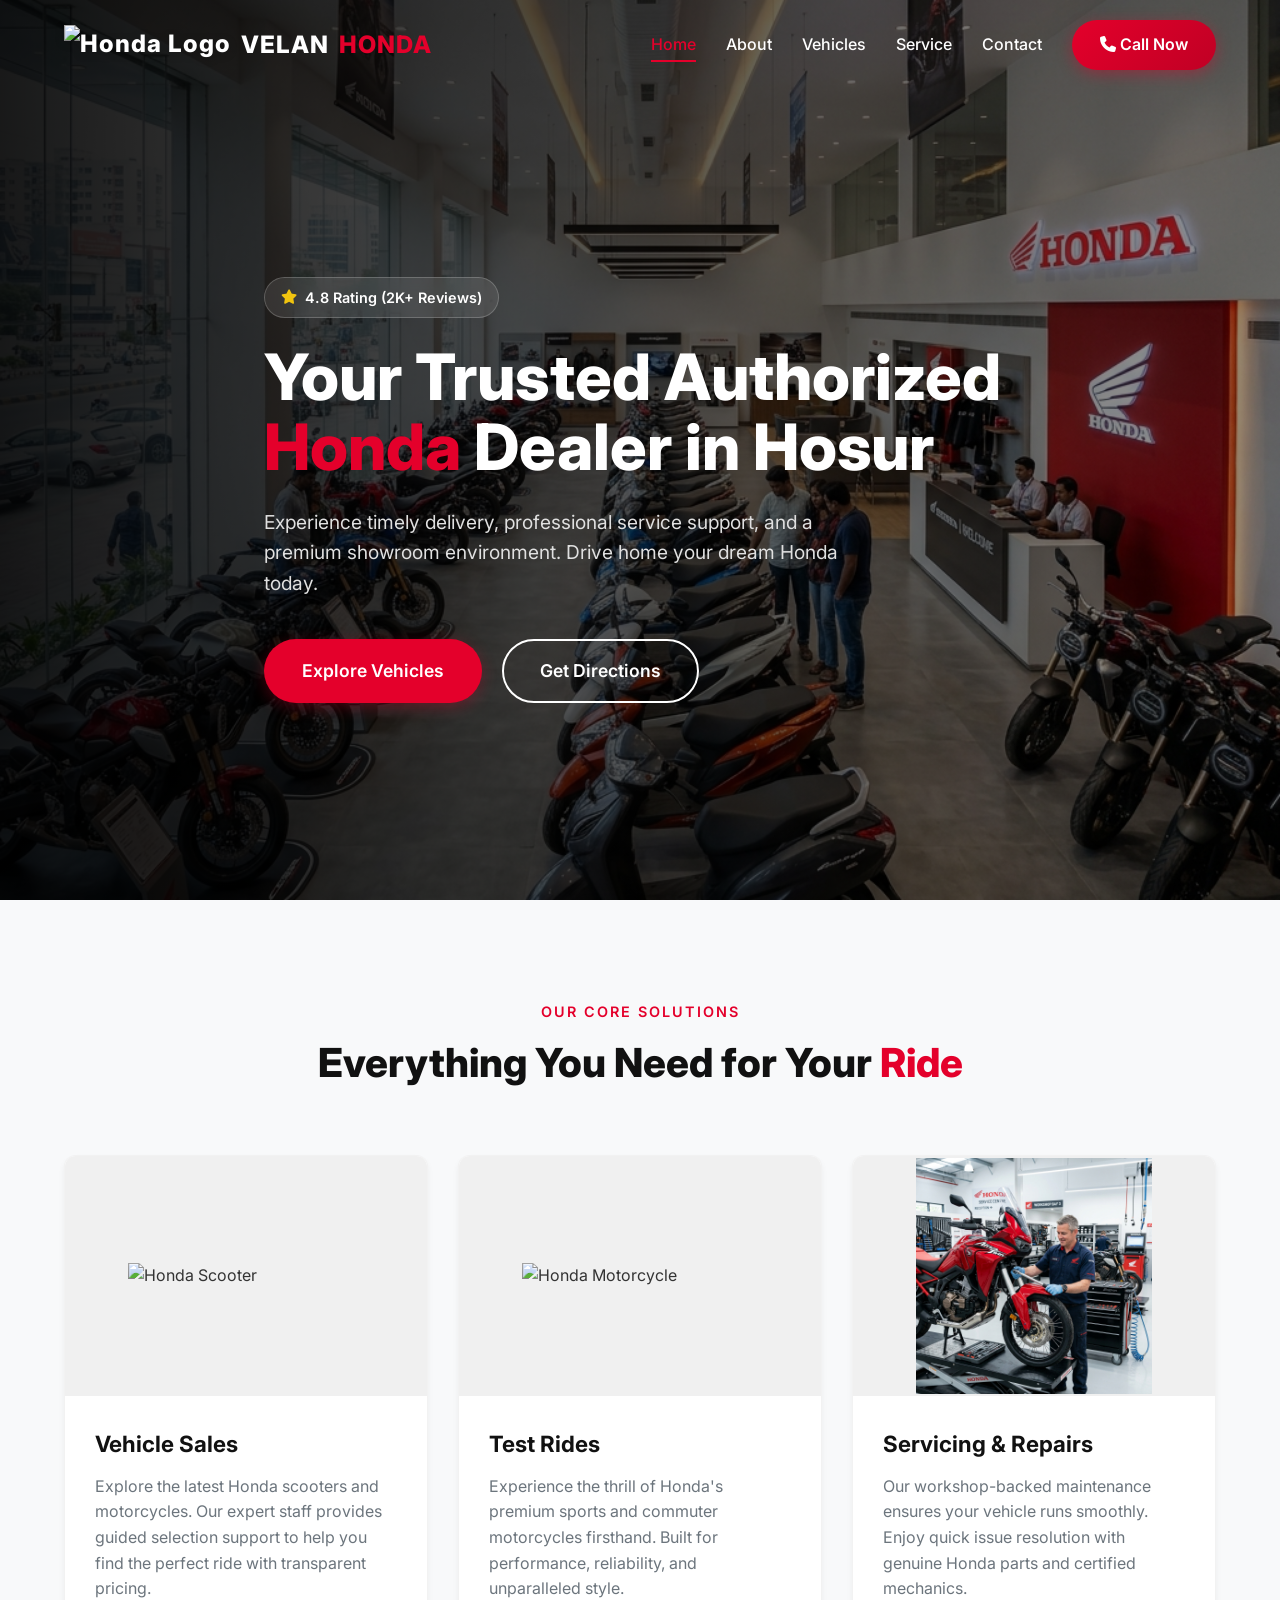
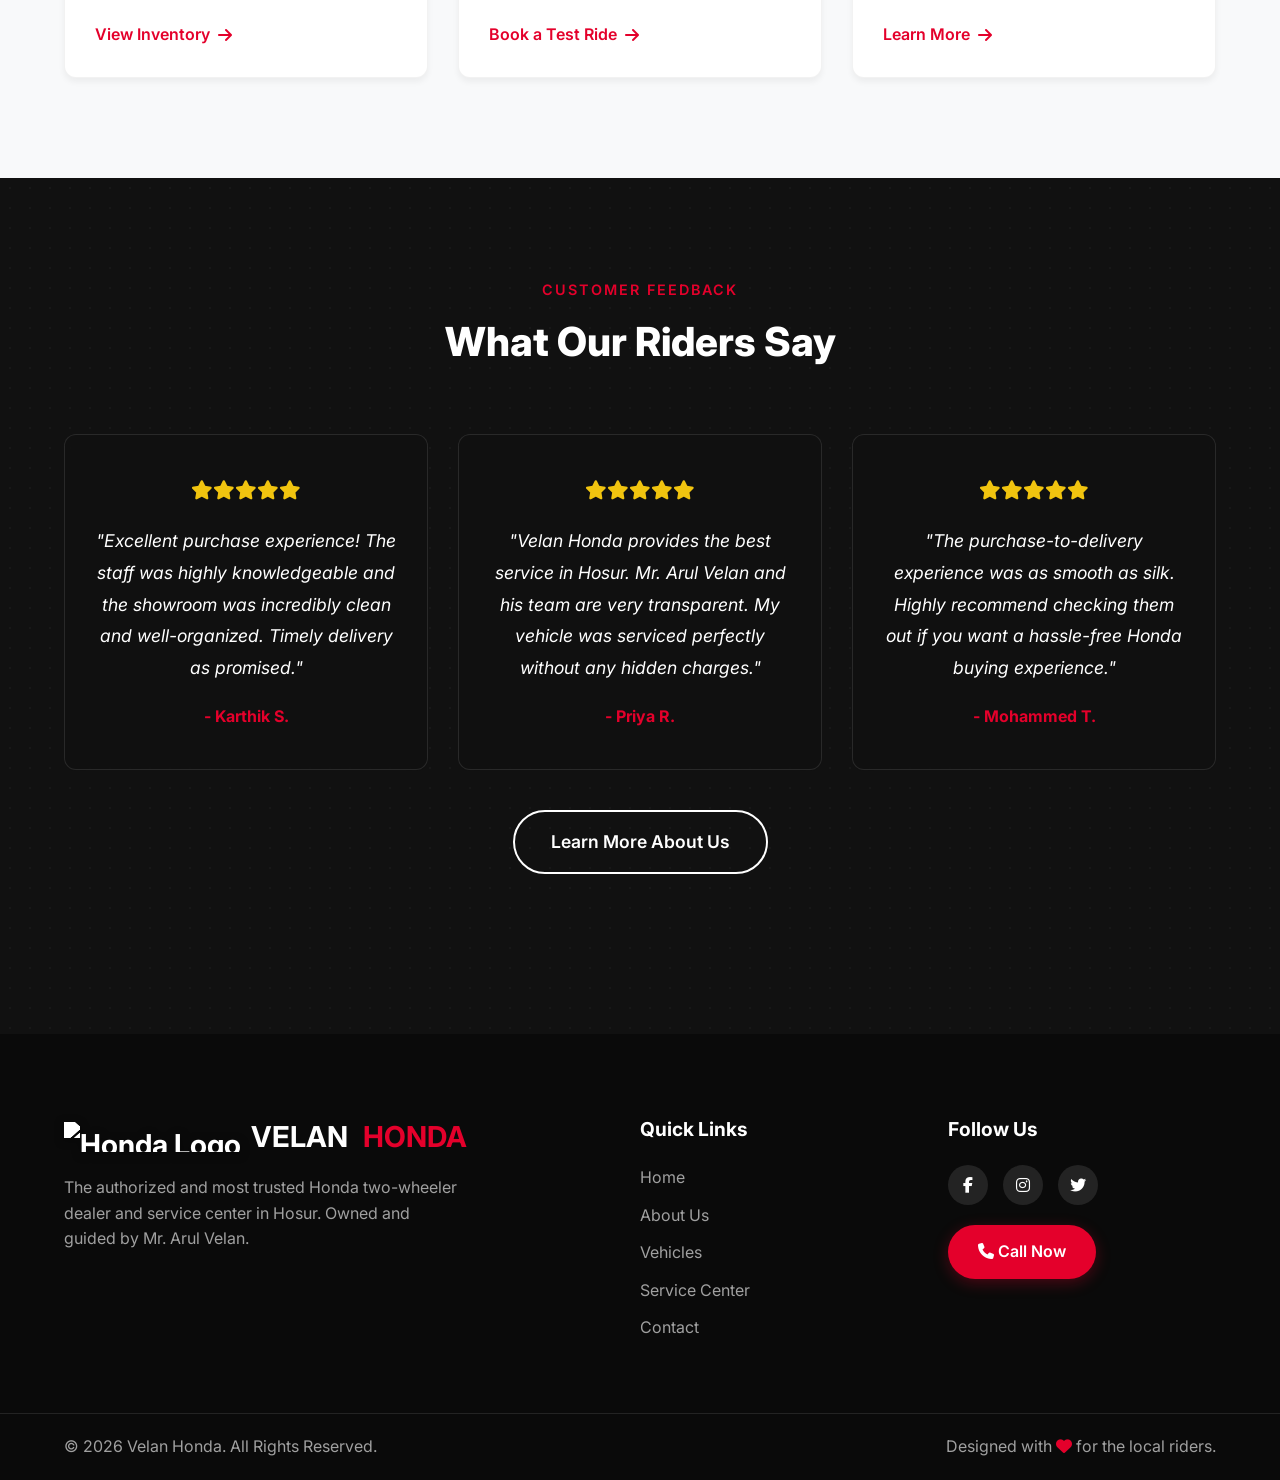
==== index.html @ 4c6dd932 "final Commit" ====
<!DOCTYPE html>
<html lang="en">

<head>
    <meta charset="UTF-8">
    <meta name="viewport" content="width=device-width, initial-scale=1.0">
    <meta name="description"
        content="Velan Honda – 4.8★ Rated Authorized Honda Dealership & Service Center in Hosur. Timely delivery, professional service, and premium showroom experience.">
    <title>Velan Honda | Authorized Dealer & Service Center Hosur</title>

    <!-- Fonts & Icons -->
    <link rel="preconnect" href="https://fonts.googleapis.com">
    <link rel="preconnect" href="https://fonts.gstatic.com" crossorigin>
    <link href="https://fonts.googleapis.com/css2?family=Inter:wght@300;400;500;600;700;800&display=swap"
        rel="stylesheet">
    <link rel="stylesheet" href="https://cdnjs.cloudflare.com/ajax/libs/font-awesome/6.4.0/css/all.min.css">

    <!-- CSS -->
    <link rel="stylesheet" href="style.css">
</head>

<body>

    <!-- Header & Navigation -->
    <header class="navbar" id="navbar">
        <div class="container nav-container">
            <a href="index.html" class="brand-logo">
                <img src="https://upload.wikimedia.org/wikipedia/commons/7/7b/Honda_Logo.svg" alt="Honda Logo" class="nav-logo">
                VELAN <span class="honda-red">HONDA</span>
            </a>
            <nav class="nav-links" id="nav-links">
                <a href="index.html">Home</a>
                <a href="about.html">About</a>
                <a href="vehicles.html">Vehicles</a>
                <a href="service.html">Service</a>
                <a href="contact.html">Contact</a>
                <a href="tel:+919876543210" class="btn btn-primary nav-cta"><i class="fa-solid fa-phone"></i> Call
                    Now</a>
            </nav>
            <button class="mobile-menu-toggle" id="mobile-toggle" aria-label="Toggle menu">
                <i class="fa-solid fa-bars"></i>
            </button>
        </div>
    </header>

    <!-- Hero Section -->
    <section class="hero" id="home">
        <div class="hero-bg">
            <img src="assets/showroom_hero.png" alt="Velan Honda Showroom">
            <div class="overlay"></div>
        </div>
        <div class="container hero-content fade-in-up">
            <div class="trust-badge">
                <i class="fa-solid fa-star"></i> 4.8 Rating (2K+ Reviews)
            </div>
            <h1>Your Trusted Authorized<br><span class="honda-red">Honda</span> Dealer in Hosur</h1>
            <p>Experience timely delivery, professional service support, and a premium showroom environment. Drive home
                your dream Honda today.</p>
            <div class="hero-actions">
                <a href="vehicles.html" class="btn btn-primary btn-large">Explore Vehicles</a>
                <a href="contact.html" class="btn btn-outline btn-large">Get Directions</a>
            </div>
        </div>
    </section>

    <!-- Services & Sales Section -->
    <section class="services section-padding bg-light">
        <div class="container">
            <div class="section-header fade-in-up">
                <h4 class="section-subtitle">Our Core Solutions</h4>
                <h2 class="section-title">Everything You Need for Your <span class="honda-red">Ride</span></h2>
            </div>

            <div class="services-grid">
                <!-- Vehicle Sales -->
                <div class="service-card slide-up" style="--delay: 0.1s">
                    <div class="card-image">
                        <img src="assets/honda-dio.png" alt="Honda Scooter">
                    </div>
                    <div class="card-content">
                        <h3>Vehicle Sales</h3>
                        <p>Explore the latest Honda scooters and motorcycles. Our expert staff provides guided selection
                            support to help you find the perfect ride with transparent pricing.</p>
                        <a href="vehicles.html" class="link-btn">View Inventory <i
                                class="fa-solid fa-arrow-right"></i></a>
                    </div>
                </div>

                <!-- Motorcycle Showcase -->
                <div class="service-card slide-up" style="--delay: 0.2s">
                    <div class="card-image">
                        <img src="assets/honda-unicorn.png" alt="Honda Motorcycle">
                    </div>
                    <div class="card-content">
                        <h3>Test Rides</h3>
                        <p>Experience the thrill of Honda's premium sports and commuter motorcycles firsthand. Built for
                            performance, reliability, and unparalleled style.</p>
                        <a href="contact.html" class="link-btn">Book a Test Ride <i
                                class="fa-solid fa-arrow-right"></i></a>
                    </div>
                </div>

                <!-- Service & Maintenance -->
                <div class="service-card slide-up" style="--delay: 0.3s">
                    <div class="card-image">
                        <img src="assets/service_center.png" alt="Honda Service Center">
                    </div>
                    <div class="card-content">
                        <h3>Servicing & Repairs</h3>
                        <p>Our workshop-backed maintenance ensures your vehicle runs smoothly. Enjoy quick issue
                            resolution with genuine Honda parts and certified mechanics.</p>
                        <a href="service.html" class="link-btn">Learn More <i class="fa-solid fa-arrow-right"></i></a>
                    </div>
                </div>
            </div>
        </div>
    </section>

    <!-- Testimonials Section -->
    <section class="testimonials section-padding">
        <div class="container">
            <div class="section-header fade-in-up">
                <h4 class="section-subtitle">Customer Feedback</h4>
                <h2 class="section-title">What Our Riders Say</h2>
            </div>
            <div class="testimonial-grid fade-in-up">
                <div class="testimonial-card glass-dark">
                    <div class="stars"><i class="fa-solid fa-star"></i><i class="fa-solid fa-star"></i><i
                            class="fa-solid fa-star"></i><i class="fa-solid fa-star"></i><i
                            class="fa-solid fa-star"></i></div>
                    <p>"Excellent purchase experience! The staff was highly knowledgeable and the showroom was
                        incredibly clean and well-organized. Timely delivery as promised."</p>
                    <div class="author">- Karthik S.</div>
                </div>
                <div class="testimonial-card glass-dark">
                    <div class="stars"><i class="fa-solid fa-star"></i><i class="fa-solid fa-star"></i><i
                            class="fa-solid fa-star"></i><i class="fa-solid fa-star"></i><i
                            class="fa-solid fa-star"></i></div>
                    <p>"Velan Honda provides the best service in Hosur. Mr. Arul Velan and his team are very
                        transparent. My vehicle was serviced perfectly without any hidden charges."</p>
                    <div class="author">- Priya R.</div>
                </div>
                <div class="testimonial-card glass-dark">
                    <div class="stars"><i class="fa-solid fa-star"></i><i class="fa-solid fa-star"></i><i
                            class="fa-solid fa-star"></i><i class="fa-solid fa-star"></i><i
                            class="fa-solid fa-star"></i></div>
                    <p>"The purchase-to-delivery experience was as smooth as silk. Highly recommend checking them out if
                        you want a hassle-free Honda buying experience."</p>
                    <div class="author">- Mohammed T.</div>
                </div>
            </div>
            <div class="section-header text-center" style="margin-top: 40px;">
                <a href="about.html" class="btn btn-outline btn-large">Learn More About Us</a>
            </div>
        </div>
    </section>

    <!-- Footer -->
    <footer>
        <div class="container footer-content">
            <div class="footer-brand">
                <h3 style="display: flex; align-items: center; gap: 10px;">
                    <img src="https://upload.wikimedia.org/wikipedia/commons/7/7b/Honda_Logo.svg" alt="Honda Logo" style="height: 30px; width: auto; filter: brightness(0) invert(1) drop-shadow(0 2px 4px rgba(0,0,0,0.5));">
                    VELAN <span class="honda-red" style="margin-left: 5px;">HONDA</span>
                </h3>
                <p>The authorized and most trusted Honda two-wheeler dealer and service center in Hosur. Owned and
                    guided by Mr. Arul Velan.</p>
            </div>
            <div class="footer-links">
                <h4>Quick Links</h4>
                <a href="index.html">Home</a>
                <a href="about.html">About Us</a>
                <a href="vehicles.html">Vehicles</a>
                <a href="service.html">Service Center</a>
                <a href="contact.html">Contact</a>
            </div>
            <div class="footer-social">
                <h4>Follow Us</h4>
                <div class="social-icons">
                    <a href="#"><i class="fa-brands fa-facebook-f"></i></a>
                    <a href="#"><i class="fa-brands fa-instagram"></i></a>
                    <a href="#"><i class="fa-brands fa-twitter"></i></a>
                </div>
                <div class="mt-4" style="margin-top: 20px;">
                    <a href="tel:+919876543210" class="btn btn-primary"><i class="fa-solid fa-phone"></i> Call Now</a>
                </div>
            </div>
        </div>
        <div class="footer-bottom">
            <div class="container">
                <p>&copy; 2026 Velan Honda. All Rights Reserved.</p>
                <p>Designed with <i class="fa-solid fa-heart honda-red"></i> for the local riders.</p>
            </div>
        </div>
    </footer>

    <!-- Scripts -->
    <script src="main.js"></script>
</body>

</html>
---- style.css ----
/* ==========================================================================
   Base Styles & Variables
   ========================================================================== */
   :root {
    /* Honda Brand Colors */
    --honda-red: #e4002b;
    --honda-red-dark: #c00024;
    --honda-metallic: #bdc3c7;
    --honda-dark: #111111;
    --honda-darker: #0a0a0a;
    
    /* UI Colors */
    --bg-color: #ffffff;
    --bg-light: #f8f9fa;
    --text-main: #333333;
    --text-muted: #6c757d;
    --white: #ffffff;
    
    /* Layout */
    --transition: all 0.3s cubic-bezier(0.25, 0.8, 0.25, 1);
    --border-radius: 12px;
    --shadow-sm: 0 4px 6px rgba(0,0,0,0.05);
    --shadow-md: 0 10px 20px rgba(0,0,0,0.08);
    --shadow-lg: 0 20px 40px rgba(0,0,0,0.12);
}

* {
    margin: 0;
    padding: 0;
    box-sizing: border-box;
}

html {
    scroll-behavior: smooth;
}

body {
    font-family: 'Inter', sans-serif;
    color: var(--text-main);
    background-color: var(--bg-color);
    line-height: 1.6;
    overflow-x: hidden;
}

a {
    text-decoration: none;
    color: inherit;
    transition: var(--transition);
}

.container {
    width: 100%;
    max-width: 1200px;
    margin: 0 auto;
    padding: 0 24px;
}

img {
    max-width: 100%;
    height: auto;
    display: block;
}

/* ==========================================================================
   Typography & Utilities
   ========================================================================== */
.honda-red { color: var(--honda-red); }
.section-padding { padding: 100px 0; }
.bg-light { background-color: var(--bg-light); }

.section-header {
    text-align: center;
    margin-bottom: 60px;
}

.section-subtitle {
    color: var(--honda-red);
    font-weight: 600;
    text-transform: uppercase;
    letter-spacing: 2px;
    font-size: 0.9rem;
    margin-bottom: 8px;
}

.section-title {
    font-size: 2.5rem;
    font-weight: 800;
    color: var(--honda-dark);
}

/* Buttons */
.btn {
    display: inline-block;
    padding: 12px 28px;
    border-radius: 50px;
    font-weight: 600;
    cursor: pointer;
    border: 2px solid transparent;
    transition: var(--transition);
    text-align: center;
}

.btn-large {
    padding: 16px 36px;
    font-size: 1.1rem;
}

.btn-primary {
    background: var(--honda-red);
    color: var(--white);
    box-shadow: 0 4px 15px rgba(228, 0, 43, 0.3);
}

.btn-primary:hover {
    background: var(--honda-red-dark);
    transform: translateY(-2px);
    box-shadow: 0 8px 25px rgba(228, 0, 43, 0.4);
}

.btn-outline {
    background: transparent;
    color: var(--white);
    border-color: var(--white);
}

.btn-outline:hover {
    background: var(--white);
    color: var(--honda-dark);
    transform: translateY(-2px);
}

.btn-block {
    display: block;
    width: 100%;
}

/* Glassmorphism */
.glass {
    background: rgba(255, 255, 255, 0.85);
    backdrop-filter: blur(12px);
    -webkit-backdrop-filter: blur(12px);
    border: 1px solid rgba(255, 255, 255, 0.3);
    border-radius: var(--border-radius);
}

.glass-dark {
    background: rgba(17, 17, 17, 0.85);
    backdrop-filter: blur(12px);
    -webkit-backdrop-filter: blur(12px);
    border: 1px solid rgba(255, 255, 255, 0.1);
    color: var(--white);
    border-radius: var(--border-radius);
}

/* ==========================================================================
   Navigation
   ========================================================================== */
.navbar {
    position: fixed;
    top: 0;
    left: 0;
    width: 100%;
    z-index: 1000;
    padding: 20px 0;
    transition: var(--transition);
    background: transparent;
}

.navbar.scrolled {
    background: rgba(255, 255, 255, 0.95);
    backdrop-filter: blur(10px);
    box-shadow: var(--shadow-sm);
    padding: 15px 0;
}

.navbar.scrolled .brand-logo { color: var(--honda-dark); }
.navbar.scrolled .nav-links a:not(.btn) { color: var(--honda-dark); }
.navbar.scrolled .mobile-menu-toggle { color: var(--honda-dark); }

.nav-container {
    display: flex;
    justify-content: space-between;
    align-items: center;
}

.brand-logo {
    font-size: 1.5rem;
    font-weight: 800;
    color: var(--white);
    letter-spacing: 1px;
    display: flex;
    align-items: center;
    gap: 10px;
}

.nav-logo {
    height: 40px;
    width: auto;
    filter: drop-shadow(0 2px 4px rgba(0,0,0,0.2));
}

.nav-links {
    display: flex;
    align-items: center;
    gap: 30px;
}

.nav-links a:not(.btn) {
    color: var(--white);
    font-weight: 500;
    font-size: 1rem;
    position: relative;
}

.nav-links a:not(.btn)::after {
    content: '';
    position: absolute;
    bottom: -4px;
    left: 0;
    width: 0;
    height: 2px;
    background: var(--honda-red);
    transition: var(--transition);
}

.nav-links a:not(.btn):hover::after,
.nav-links a.active:not(.btn)::after {
    width: 100%;
}

.nav-links a.active:not(.btn) {
    color: var(--honda-red);
}
.navbar.scrolled .nav-links a.active:not(.btn) {
    color: var(--honda-red);
}

.mobile-menu-toggle {
    display: none;
    background: none;
    border: none;
    color: var(--white);
    font-size: 1.5rem;
    cursor: pointer;
}

/* ==========================================================================
   Hero Section
   ========================================================================== */
.hero {
    position: relative;
    min-height: 100vh;
    display: flex;
    align-items: center;
    padding-top: 80px;
}

.hero-bg {
    position: absolute;
    top: 0;
    left: 0;
    width: 100%;
    height: 100%;
    z-index: -1;
}

.hero-bg img {
    width: 100%;
    height: 100%;
    object-fit: cover;
}

.hero-bg .overlay {
    position: absolute;
    top: 0;
    left: 0;
    width: 100%;
    height: 100%;
    background: linear-gradient(to right, rgba(0,0,0,0.9) 0%, rgba(0,0,0,0.4) 100%);
}

.hero-content {
    color: var(--white);
    max-width: 800px;
}

.trust-badge {
    display: inline-flex;
    align-items: center;
    gap: 8px;
    background: rgba(255, 255, 255, 0.1);
    backdrop-filter: blur(10px);
    padding: 8px 16px;
    border-radius: 50px;
    font-size: 0.9rem;
    font-weight: 600;
    margin-bottom: 24px;
    border: 1px solid rgba(255,255,255,0.2);
}

.trust-badge i {
    color: #f1c40f;
}

.hero h1 {
    font-size: 4rem;
    font-weight: 800;
    line-height: 1.1;
    margin-bottom: 24px;
}

.hero p {
    font-size: 1.2rem;
    margin-bottom: 40px;
    color: #e0e0e0;
    max-width: 600px;
}

.hero-actions {
    display: flex;
    gap: 20px;
}

/* Inner Page Hero Snippet */
.inner-hero {
    position: relative;
    min-height: 40vh;
    display: flex;
    align-items: center;
    padding-top: 100px;
    background: var(--honda-darker);
    text-align: center;
}

.inner-hero h1 {
    font-size: 3.5rem;
    font-weight: 800;
    color: var(--white);
    margin-bottom: 15px;
}

.inner-hero p {
    color: var(--text-muted);
    font-size: 1.2rem;
    max-width: 600px;
    margin: 0 auto;
}

.inner-hero .hero-bg img {
    opacity: 0.5;
}

/* Call Now Header button styling adjustments over standard cta */
.nav-cta {
    background: linear-gradient(135deg, var(--honda-red), var(--honda-red-dark));
    border: none;
    box-shadow: 0 4px 15px rgba(228, 0, 43, 0.4);
}
.nav-cta:hover {
    transform: scale(1.05);
}

/* ==========================================================================
   About Section
   ========================================================================== */
.about-container {
    display: grid;
    grid-template-columns: 1fr 1fr;
    gap: 60px;
    align-items: center;
}

.about-text p {
    margin-bottom: 20px;
    color: var(--text-muted);
    font-size: 1.1rem;
}

.stats-grid {
    display: grid;
    grid-template-columns: repeat(3, 1fr);
    gap: 20px;
    margin-top: 40px;
}

.stat-box {
    text-align: center;
    padding: 20px;
    background: var(--bg-light);
    border-radius: var(--border-radius);
    transition: var(--transition);
}

.stat-box:hover {
    transform: translateY(-5px);
    box-shadow: var(--shadow-sm);
    background: white;
}

.stat-box i {
    font-size: 2rem;
    color: var(--honda-red);
    margin-bottom: 15px;
}

.stat-box h3 {
    font-size: 1.8rem;
    font-weight: 800;
    color: var(--honda-dark);
    margin-bottom: 5px;
}

.about-image {
    position: relative;
}

.img-wrapper {
    position: relative;
}

.rounded-img {
    border-radius: var(--border-radius);
}

.floating-card {
    position: absolute;
    bottom: -30px;
    left: -30px;
    padding: 20px 30px;
    display: flex;
    align-items: center;
    gap: 15px;
    box-shadow: var(--shadow-lg);
    font-weight: 600;
    color: var(--honda-dark);
    animation: float 6s ease-in-out infinite;
}

.floating-card i {
    font-size: 2rem;
    color: var(--honda-red);
}

@keyframes float {
    0% { transform: translateY(0px); }
    50% { transform: translateY(-15px); }
    100% { transform: translateY(0px); }
}

/* ==========================================================================
   Services Section
   ========================================================================== */
.services-grid {
    display: grid;
    grid-template-columns: repeat(auto-fit, minmax(320px, 1fr));
    gap: 30px;
}

.service-card {
    background: var(--white);
    border-radius: var(--border-radius);
    overflow: hidden;
    box-shadow: var(--shadow-sm);
    transition: var(--transition);
    border: 1px solid rgba(0,0,0,0.05);
}

.service-card:hover {
    transform: translateY(-10px);
    box-shadow: var(--shadow-lg);
}

.service-card .card-image {
    height: 240px;
    overflow: hidden;
    background: #f0f0f0;
    display: flex;
    align-items: center;
    justify-content: center;
}

.service-card .card-image img {
    width: 65%;
    height: auto;
    object-fit: contain;
    transition: transform 0.5s ease;
}

.service-card:hover .card-image img {
    transform: scale(1.1);
}

.card-content {
    padding: 30px;
}

.card-content h3 {
    font-size: 1.4rem;
    margin-bottom: 12px;
    color: var(--honda-dark);
}

.card-content p {
    color: var(--text-muted);
    margin-bottom: 20px;
}

.link-btn {
    color: var(--honda-red);
    font-weight: 600;
    display: inline-flex;
    align-items: center;
    gap: 8px;
}

.link-btn:hover {
    color: var(--honda-red-dark);
    gap: 12px;
}

/* ==========================================================================
   Testimonials
   ========================================================================== */
.testimonials {
    background: var(--honda-dark);
    color: var(--white);
    position: relative;
    overflow: hidden;
}

/* Hexagon Pattern Background */
.testimonials::before {
    content: '';
    position: absolute;
    top: 0; left: 0; right: 0; bottom: 0;
    background-image: radial-gradient(rgba(255,255,255,0.1) 1px, transparent 1px);
    background-size: 20px 20px;
    opacity: 0.3;
}

.testimonials .section-title, .testimonials .section-subtitle {
    position: relative;
    z-index: 1;
}

.testimonials .section-title {
    color: var(--white);
}

.testimonial-grid {
    display: grid;
    grid-template-columns: repeat(auto-fit, minmax(300px, 1fr));
    gap: 30px;
    position: relative;
    z-index: 1;
}

.testimonial-card {
    padding: 40px 30px;
    text-align: center;
}

.testimonial-card .stars {
    color: #f1c40f;
    margin-bottom: 20px;
    font-size: 1.2rem;
}

.testimonial-card p {
    font-size: 1.1rem;
    font-style: italic;
    margin-bottom: 20px;
    line-height: 1.8;
}

.testimonial-card .author {
    font-weight: 700;
    color: var(--honda-red);
}

/* ==========================================================================
   Contact Section
   ========================================================================== */
.contact-container {
    display: grid;
    grid-template-columns: 1fr 1fr;
    gap: 60px;
}

.contact-info h2 {
    font-size: 2.5rem;
    margin-bottom: 15px;
}

.contact-info > p {
    color: var(--text-muted);
    margin-bottom: 40px;
    font-size: 1.1rem;
}

.info-list {
    display: flex;
    flex-direction: column;
    gap: 30px;
}

.info-item {
    display: flex;
    align-items: flex-start;
    gap: 20px;
}

.icon-circle {
    width: 50px;
    height: 50px;
    border-radius: 50%;
    background: rgba(228, 0, 43, 0.1);
    color: var(--honda-red);
    display: flex;
    align-items: center;
    justify-content: center;
    font-size: 1.2rem;
    flex-shrink: 0;
}

.info-item h4 {
    margin-bottom: 5px;
    color: var(--honda-dark);
}

.info-item p {
    color: var(--text-muted);
}

.contact-form-wrapper {
    padding: 40px;
    background: var(--white);
    box-shadow: var(--shadow-lg);
    border: none;
}

.contact-form-wrapper h3 {
    margin-bottom: 24px;
    font-size: 1.8rem;
}

.form-group {
    margin-bottom: 20px;
}

.form-group label {
    display: block;
    margin-bottom: 8px;
    font-weight: 500;
    color: var(--text-main);
}

.form-group input, .form-group select {
    width: 100%;
    padding: 14px;
    border: 1px solid #e0e0e0;
    border-radius: 8px;
    font-family: inherit;
    font-size: 1rem;
    transition: var(--transition);
}

.form-group input:focus, .form-group select:focus {
    outline: none;
    border-color: var(--honda-red);
    box-shadow: 0 0 0 3px rgba(228, 0, 43, 0.1);
}

.form-status {
    margin-top: 15px;
    font-weight: 500;
    text-align: center;
}

/* ==========================================================================
   Footer
   ========================================================================== */
footer {
    background: var(--honda-darker);
    color: #a0a0a0;
    padding-top: 80px;
}

.footer-content {
    display: grid;
    grid-template-columns: 2fr 1fr 1fr;
    gap: 40px;
    margin-bottom: 60px;
}

.footer-brand h3 {
    color: var(--white);
    font-size: 1.8rem;
    margin-bottom: 15px;
}

.footer-brand p {
    max-width: 400px;
}

.footer-links h4, .footer-social h4 {
    color: var(--white);
    margin-bottom: 20px;
    font-size: 1.2rem;
}

.footer-links a {
    display: block;
    margin-bottom: 12px;
}

.footer-links a:hover {
    color: var(--honda-red);
    padding-left: 5px;
}

.social-icons {
    display: flex;
    gap: 15px;
}

.social-icons a {
    width: 40px;
    height: 40px;
    border-radius: 50%;
    background: rgba(255,255,255,0.1);
    color: var(--white);
    display: flex;
    align-items: center;
    justify-content: center;
    transition: var(--transition);
}

.social-icons a:hover {
    background: var(--honda-red);
    transform: translateY(-3px);
}

.footer-bottom {
    border-top: 1px solid rgba(255,255,255,0.1);
    padding: 20px 0;
}

.footer-bottom .container {
    display: flex;
    justify-content: space-between;
    align-items: center;
}

/* ==========================================================================
   Animations
   ========================================================================== */
.fade-in-up {
    opacity: 0;
    transform: translateY(40px);
    transition: opacity 0.8s ease-out, transform 0.8s ease-out;
}

.fade-in-left {
    opacity: 0;
    transform: translateX(-40px);
    transition: opacity 0.8s ease-out, transform 0.8s ease-out;
}

.fade-in-right {
    opacity: 0;
    transform: translateX(40px);
    transition: opacity 0.8s ease-out, transform 0.8s ease-out;
}

.slide-up {
    opacity: 0;
    transform: translateY(30px);
    transition: opacity 0.6s ease-out, transform 0.6s ease-out;
    transition-delay: var(--delay);
}

.is-visible {
    opacity: 1;
    transform: translate(0);
}

/* ==========================================================================
   Responsive Design
   ========================================================================== */
@media (max-width: 992px) {
    .about-container, .contact-container {
        grid-template-columns: 1fr;
    }
    
    .floating-card {
        bottom: 20px;
        left: 20px;
    }
    
    .footer-content {
        grid-template-columns: 1fr 1fr;
    }
}

@media (max-width: 768px) {
    .mobile-menu-toggle {
        display: block;
    }
    
    .nav-links {
        position: fixed;
        top: 0;
        right: -100%;
        width: 80%;
        max-width: 300px;
        height: 100vh;
        background: var(--honda-dark);
        flex-direction: column;
        justify-content: center;
        transition: right 0.4s ease;
        padding: 40px;
        box-shadow: -10px 0 30px rgba(0,0,0,0.5);
    }
    
    .nav-links.active {
        right: 0;
    }
    
    .navbar.scrolled .nav-links a:not(.btn) {
        color: var(--white);
    }
    
    .hero h1 {
        font-size: 2.8rem;
    }
    
    .hero-actions {
        flex-direction: column;
    }
    
    .stats-grid {
        grid-template-columns: 1fr;
    }
    
    .footer-content {
        grid-template-columns: 1fr;
    }
    
    .footer-bottom .container {
        flex-direction: column;
        gap: 10px;
        text-align: center;
    }
}
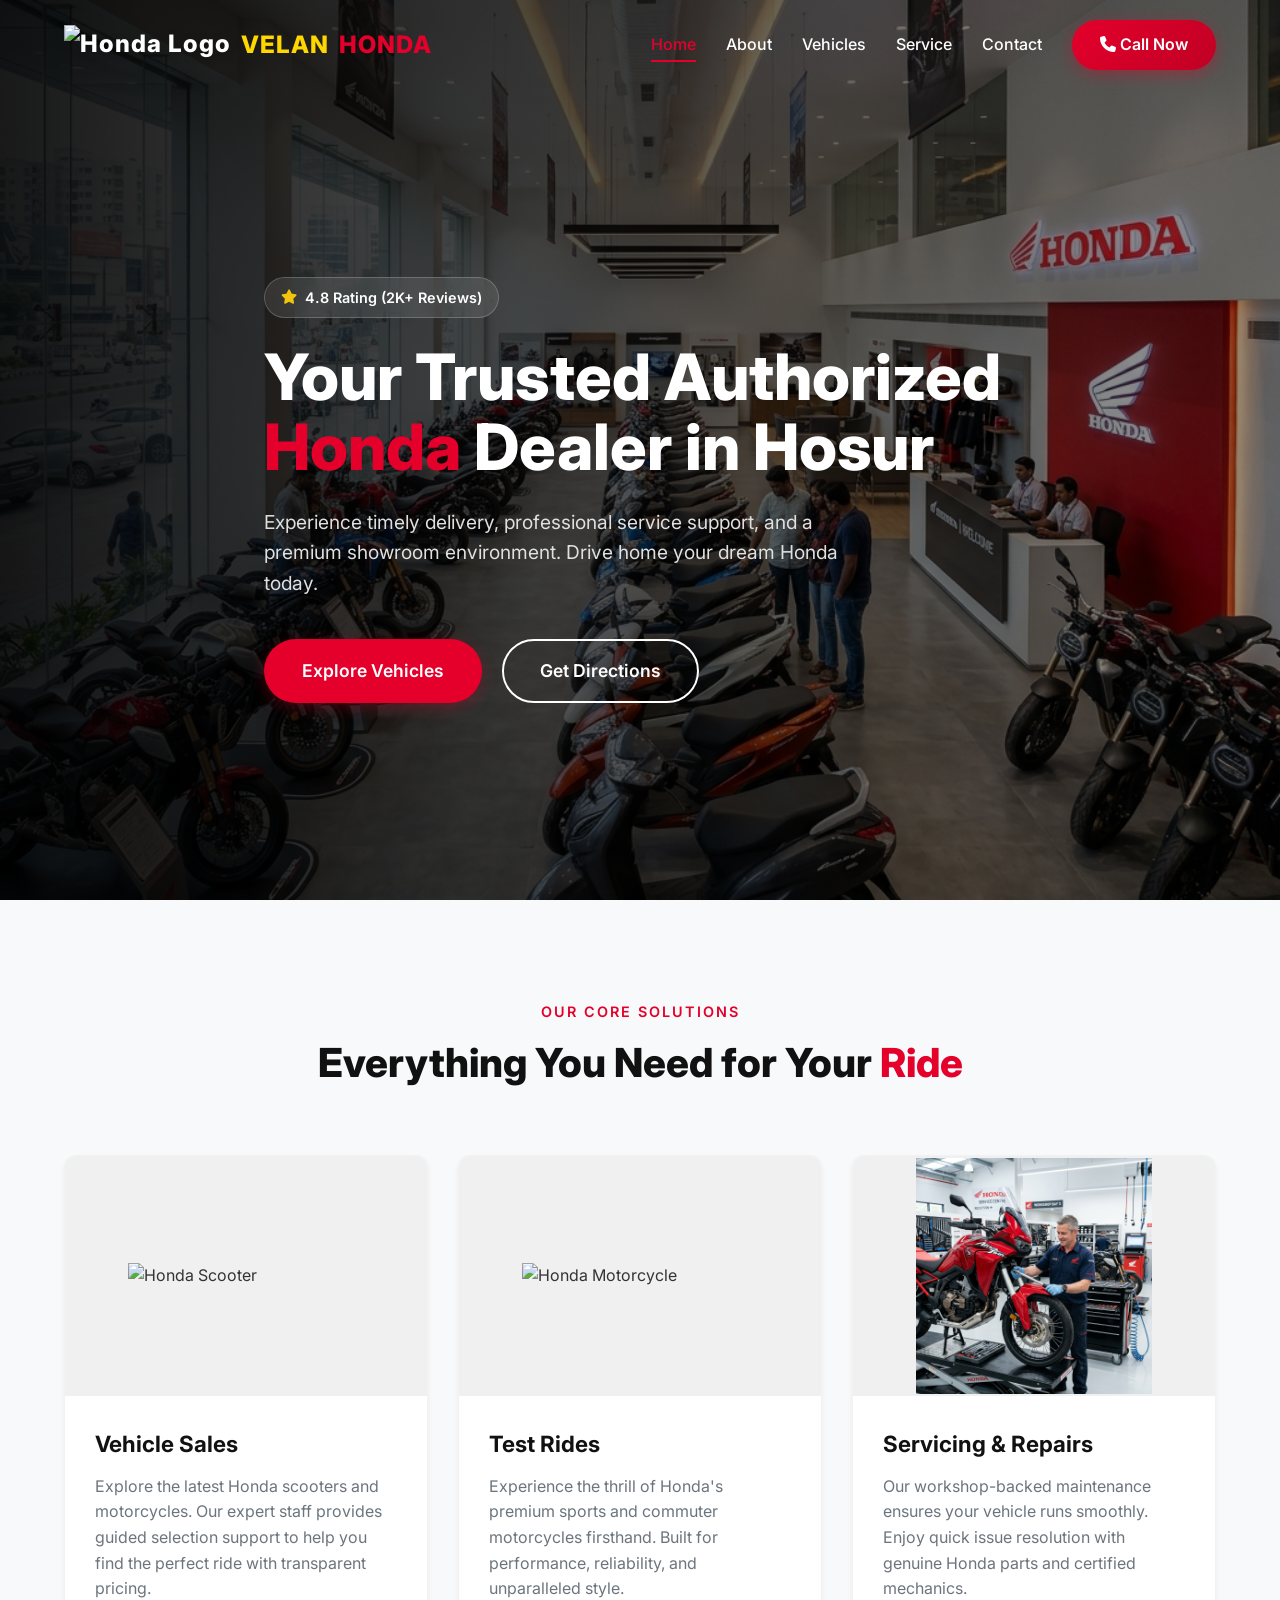
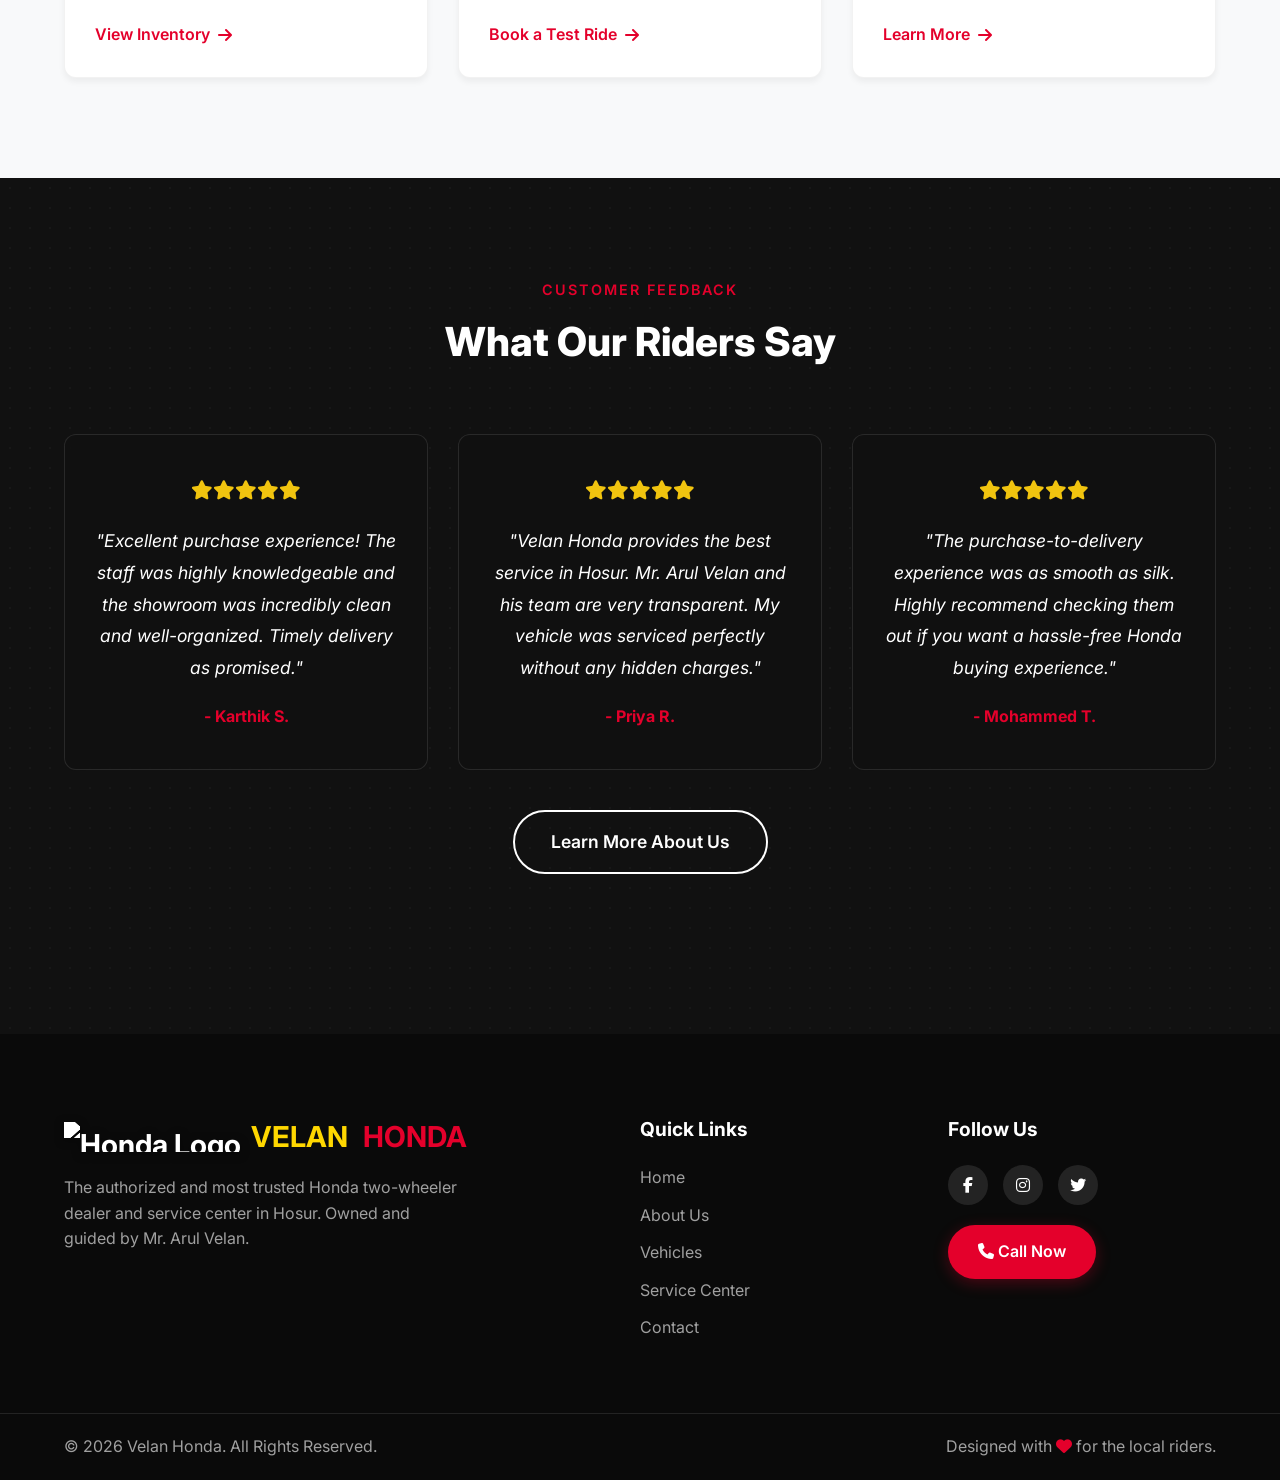
==== commit 7b29f95f: "Update index.html" ====
--- a/index.html
+++ b/index.html
@@ -26,7 +26,7 @@
         <div class="container nav-container">
             <a href="index.html" class="brand-logo">
                 <img src="https://upload.wikimedia.org/wikipedia/commons/7/7b/Honda_Logo.svg" alt="Honda Logo" class="nav-logo">
-                VELAN <span class="honda-red">HONDA</span>
+                <span style="color: gold;">VELAN</span> <span class="honda-red">HONDA</span>
             </a>
             <nav class="nav-links" id="nav-links">
                 <a href="index.html">Home</a>
@@ -161,7 +161,7 @@
             <div class="footer-brand">
                 <h3 style="display: flex; align-items: center; gap: 10px;">
                     <img src="https://upload.wikimedia.org/wikipedia/commons/7/7b/Honda_Logo.svg" alt="Honda Logo" style="height: 30px; width: auto; filter: brightness(0) invert(1) drop-shadow(0 2px 4px rgba(0,0,0,0.5));">
-                    VELAN <span class="honda-red" style="margin-left: 5px;">HONDA</span>
+                    <span style="color: gold;">VELAN</span> <span class="honda-red" style="margin-left: 5px;">HONDA</span>
                 </h3>
                 <p>The authorized and most trusted Honda two-wheeler dealer and service center in Hosur. Owned and
                     guided by Mr. Arul Velan.</p>
@@ -198,4 +198,4 @@
     <script src="main.js"></script>
 </body>
 
-</html>+</html>
